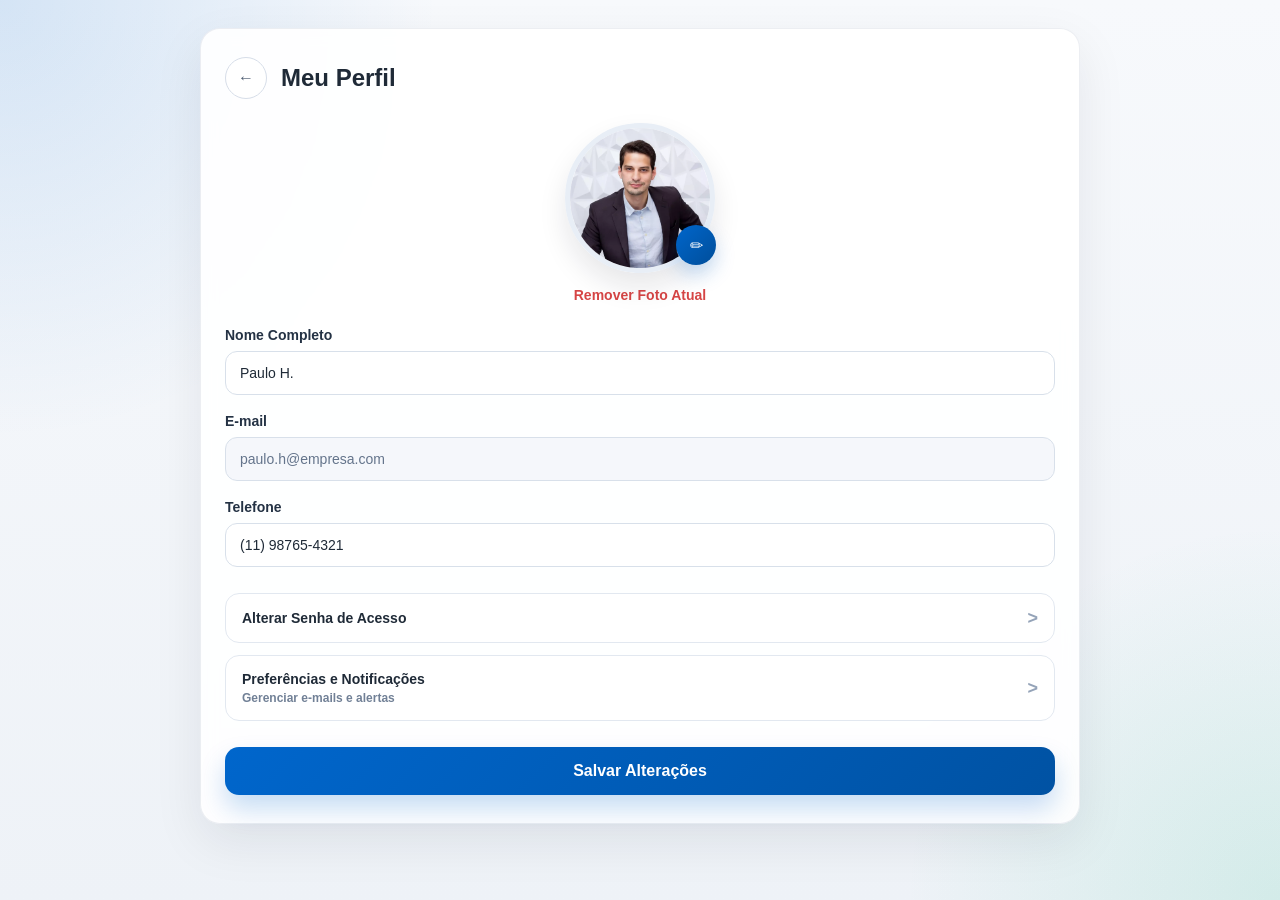
==== index.html @ b2457a97 "fix rep" ====
<!DOCTYPE html>
<html lang="pt-br">

<head>
    <meta charset="UTF-8">
    <meta name="viewport" content="width=device-width, initial-scale=1.0">
    <title>Perfil de Usuário</title>
    <link rel="stylesheet" href="style.css">
</head>

<body>
    <main class="page-shell">
        <section class="profile-card" aria-labelledby="perfil-title">
            <header class="profile-header">
                <button class="btn-voltar" type="button" aria-label="Voltar">←</button>
                <h1 class="profile-title" id="perfil-title">Meu Perfil</h1>
            </header>

            <div class="profile-photo-container">
                <img src="../proto/img/image.png" alt="Foto de Perfil" class="profile-photo">
                <button class="edit-photo-btn" type="button" aria-label="Editar foto">✏</button>
            </div>

            <p class="remove-photo-text">Remover Foto Atual</p>

            <form class="profile-form" action="#" method="post">
                <div class="form-group">
                    <label for="nome">Nome Completo</label>
                    <input type="text" id="nome" name="nome" value="Paulo H." placeholder="Digite seu nome completo">
                </div>

                <div class="form-group">
                    <label for="email">E-mail</label>
                    <input type="email" id="email" name="email" value="paulo.h@empresa.com" placeholder="Digite seu e-mail" readonly>
                </div>

                <div class="form-group">
                    <label for="telefone">Telefone</label>
                    <input type="tel" id="telefone" name="telefone" value="(11) 98765-4321" placeholder="Digite seu telefone">
                </div>

                <div class="options-container" aria-label="Opções do perfil" href="/">
                    <a class="option-btn" href="./html/alteracao-senha.html">
                        <div class="option-content">
                            <span class="option-title">Alterar Senha de Acesso</span>
                        </div>
                        <span class="arrow">&gt;</span>
                    </a>

                    <a class="option-btn" href="./html/preferencias-notificacoes.html">
                        <div class="option-content">
                            <span class="option-title">Preferências e Notificações</span>
                            <p class="testezin">Gerenciar e-mails e alertas</p>
                        </div>
                        <span class="arrow">&gt;</span>
                    </a>
                </div>

                <button type="submit" class="btn-salvar">Salvar Alterações</button>
            </form>
        </section>
    </main>

</body>

</html>
---- style.css ----
/* ===== RESET GERAL ===== */

* {
	margin: 0;
	padding: 0;
	box-sizing: border-box;
}

html {
	scroll-behavior: smooth;
}

body {
	min-height: 100vh;
	font-family: -apple-system, BlinkMacSystemFont, 'Segoe UI', Roboto, Oxygen,
		Ubuntu, Cantarell, sans-serif;
	color: #253041;
	background:
		radial-gradient(circle at top left, rgba(0, 102, 204, 0.14), transparent 28%),
		radial-gradient(circle at bottom right, rgba(16, 185, 129, 0.12), transparent 24%),
		linear-gradient(180deg, #f7f9fc 0%, #eef2f7 100%);
}

button,
input {
	font: inherit;
}

button {
	-webkit-tap-highlight-color: transparent;
}

/* ===== LAYOUT ===== */

.page-shell {
	width: min(100%, 920px);
	margin: 0 auto;
	padding: 28px 20px 40px;
	display: grid;
	gap: 22px;
}

.profile-card {
	background: rgba(255, 255, 255, 0.92);
	border: 1px solid rgba(148, 163, 184, 0.18);
	border-radius: 20px;
	box-shadow: 0 18px 50px rgba(15, 23, 42, 0.08);
	padding: 28px 24px;
	backdrop-filter: blur(8px);
}

/* ===== HEADER DO PERFIL ===== */

.profile-header {
	display: flex;
	align-items: center;
	gap: 14px;
	margin-bottom: 24px;
}

.btn-voltar {
	width: 42px;
	height: 42px;
	border: 1px solid #d6dde8;
	border-radius: 999px;
	background: #ffffff;
	color: #516074;
	cursor: pointer;
	display: inline-flex;
	justify-content: center;
	align-items: center;
	flex-shrink: 0;
	transition: transform 0.2s ease, border-color 0.2s ease, box-shadow 0.2s ease;
}

.btn-voltar:hover {
	transform: translateY(-1px);
	border-color: #b7c2d2;
	box-shadow: 0 8px 18px rgba(15, 23, 42, 0.08);
}

.profile-title {
	font-size: 24px;
	line-height: 1.2;
	font-weight: 800;
	color: #1f2a37;
}

/* ===== FOTO ===== */

.profile-photo-container {
	position: relative;
	display: flex;
	justify-content: center;
	margin-bottom: 14px;
}

.profile-photo {
	width: 150px;
	height: 150px;
	border-radius: 50%;
	border: 5px solid #e8eef6;
	object-fit: cover;
	box-shadow: 0 14px 28px rgba(15, 23, 42, 0.1);
}

.edit-photo-btn {
	position: absolute;
	right: calc(50% - 76px);
	bottom: 8px;
	width: 40px;
	height: 40px;
	border: none;
	border-radius: 999px;
	background: linear-gradient(135deg, #0066cc, #004e9a);
	color: #ffffff;
	cursor: pointer;
	display: inline-flex;
	align-items: center;
	justify-content: center;
	box-shadow: 0 10px 20px rgba(0, 102, 204, 0.22);
	transition: transform 0.2s ease, box-shadow 0.2s ease;
}

.edit-photo-btn:hover {
	transform: translateY(-1px) scale(1.03);
	box-shadow: 0 14px 24px rgba(0, 102, 204, 0.28);
}

.remove-photo-text {
	color: #d64545;
	text-align: center;
	font-size: 14px;
	font-weight: 600;
	cursor: pointer;
	margin-bottom: 24px;
}

.remove-photo-text:hover {
	text-decoration: underline;
}

/* ===== FORMULÁRIO ===== */

.profile-form {
	width: 100%;
}

.form-group {
	margin-bottom: 18px;
	display: flex;
	flex-direction: column;
}

.form-group label {
	font-size: 14px;
	font-weight: 700;
	color: #243244;
	margin-bottom: 8px;
}

.form-group input {
	padding: 13px 14px;
	border: 1px solid #d8e0ea;
	border-radius: 12px;
	font-size: 14px;
	color: #1f2a37;
	background: #ffffff;
	transition: border-color 0.2s ease, box-shadow 0.2s ease, background-color 0.2s ease;
}

.form-group input:focus {
	outline: none;
	border-color: #0066cc;
	box-shadow: 0 0 0 4px rgba(0, 102, 204, 0.12);
}

.form-group input:read-only {
	background: #f5f7fb;
	color: #64748b;
	cursor: not-allowed;
}


/* ===== OPÇÕES ===== */

.options-container {
	margin: 26px 0;
	display: grid;
	gap: 12px;
}

.option-btn {
	width: 100%;
	padding: 15px 16px;
	border: 1px solid #e2e8f0;
	border-radius: 14px;
	text-decoration: none;
	color: #1f2a37;
	background: #ffffff;
	color: #1f2a37;
	font-weight: 600;
	cursor: pointer;
	display: flex;
	justify-content: space-between;
	align-items: center;
	gap: 12px;
	transition: transform 0.2s ease, border-color 0.2s ease, box-shadow 0.2s ease, background-color 0.2s ease;
}

.option-btn:hover {
	transform: translateY(-1px);
	border-color: #cfd8e6;
	background: #f9fbff;
	box-shadow: 0 10px 20px rgba(15, 23, 42, 0.06);
}

.option-btn:active {
	transform: translateY(0);
}

.option-content {
	display: flex;
	flex-direction: column;
	align-items: flex-start;
	gap: 4px;
}

.option-title {
	font-size: 14px;
	font-weight: 700;
}

.testezin {
	font-size: 12px;
	color: #718096;
	margin: 0;
}

.arrow {
	color: #94a3b8;
	font-size: 18px;
	line-height: 1;
}

.btn-voltar-link {
	text-decoration: none;
	color: inherit;
}

/* ===== BOTÃO SALVAR ===== */

.btn-salvar {
	width: 100%;
	padding: 15px 18px;
	border: none;
	border-radius: 14px;
	background: linear-gradient(135deg, #0066cc, #0052a3);
	color: #ffffff;
	font-size: 16px;
	font-weight: 800;
	cursor: pointer;
	box-shadow: 0 14px 26px rgba(0, 102, 204, 0.22);
	transition: transform 0.2s ease, box-shadow 0.2s ease, filter 0.2s ease;
}

.btn-salvar:hover {
	transform: translateY(-1px);
	box-shadow: 0 18px 30px rgba(0, 102, 204, 0.26);
}

.btn-salvar:active {
	transform: translateY(0);
	filter: brightness(0.98);
}

/* ===== PREFERÊNCIAS ===== */

.preferences-list {
	display: grid;
	gap: 0;
	margin-bottom: 22px;
}

.preference-item {
	display: flex;
	justify-content: space-between;
	align-items: flex-start;
	gap: 16px;
	padding: 16px 0;
	border-bottom: 1px solid #e8edf3;
}

.preference-item:last-child {
	border-bottom: none;
}

.preference-content {
	flex: 1;
}

.preference-title {
	font-size: 16px;
	font-weight: 700;
	color: #1f2a37;
	margin: 0 0 6px 0;
}

.preference-description {
	font-size: 13px;
	line-height: 1.45;
	color: #728096;
	margin: 0;
}

/* ===== TOGGLE ===== */

.toggle-switch {
	position: relative;
	width: 52px;
	height: 30px;
	flex-shrink: 0;
}

.toggle-input {
	opacity: 0;
	width: 0;
	height: 0;
}

.toggle-slider {
	position: absolute;
	inset: 0;
	background-color: #d1d9e6;
	border-radius: 999px;
	transition: background-color 0.2s ease;
}

.toggle-slider::before {
	content: '';
	position: absolute;
	width: 24px;
	height: 24px;
	left: 3px;
	bottom: 3px;
	border-radius: 50%;
	background: #ffffff;
	box-shadow: 0 2px 5px rgba(15, 23, 42, 0.15);
	transition: transform 0.2s ease;
}

.toggle-input:checked + .toggle-slider {
	background-color: #111827;
}

.toggle-input:checked + .toggle-slider::before {
	transform: translateX(22px);
}

.toggle-input:disabled + .toggle-slider {
	background-color: #8f99ab;
	cursor: not-allowed;
}

.toggle-input:disabled + .toggle-slider::before {
	box-shadow: none;
}

/* ===== AUTO SAVE ===== */

.auto-save-message {
	font-size: 13px;
	color: #728096;
	text-align: center;
	line-height: 1.5;
}

/* ===== RESPONSIVO ===== */

@media (max-width: 640px) {
	.page-shell {
		padding: 16px 12px 28px;
	}

	.profile-card {
		padding: 22px 16px;
		border-radius: 18px;
	}

	.profile-header {
		margin-bottom: 20px;
	}

	.profile-title {
		font-size: 20px;
	}

	.profile-photo {
		width: 136px;
		height: 136px;
	}

	.edit-photo-btn {
		right: calc(50% - 69px);
		bottom: 6px;
	}

	.option-btn {
		padding: 13px 14px;
	}

	.preference-item {
		padding: 14px 0;
	}
}
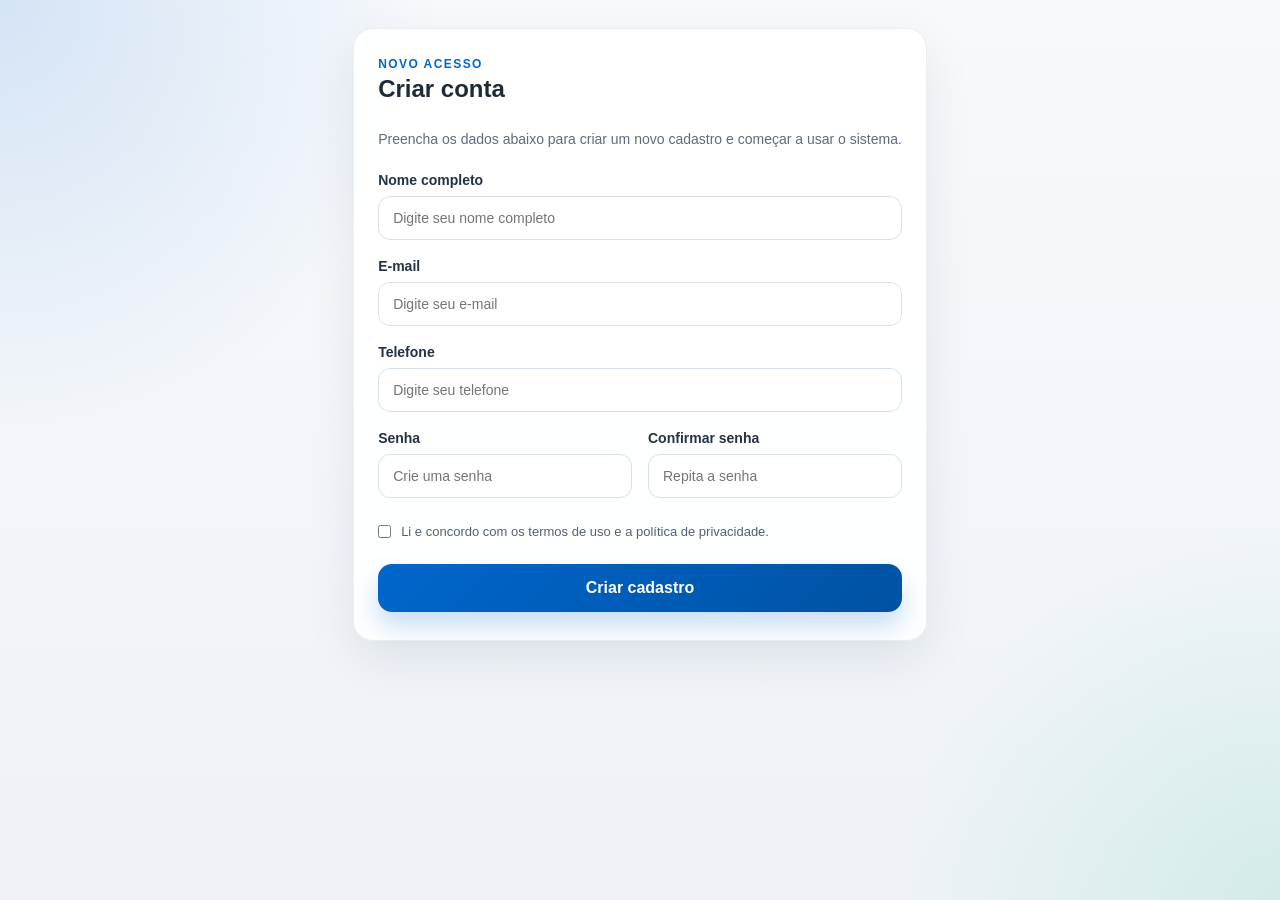
==== commit b8a967c8: "Criação pagina cadastro começando insert" ====
--- a/index.html
+++ b/index.html
@@ -4,63 +4,84 @@
 <head>
     <meta charset="UTF-8">
     <meta name="viewport" content="width=device-width, initial-scale=1.0">
-    <title>Perfil de Usuário</title>
+    <title>Cadastro de Usuário</title>
     <link rel="stylesheet" href="style.css">
 </head>
 
 <body>
     <main class="page-shell">
-        <section class="profile-card" aria-labelledby="perfil-title">
+        <section class="profile-card cadastro-card" aria-labelledby="cadastro-title">
             <header class="profile-header">
-                <button class="btn-voltar" type="button" aria-label="Voltar">←</button>
-                <h1 class="profile-title" id="perfil-title">Meu Perfil</h1>
+                <div>
+                    <p class="section-kicker">Novo acesso</p>
+                    <h1 class="profile-title" id="cadastro-title">Criar conta</h1>
+                </div>
             </header>
 
-            <div class="profile-photo-container">
-                <img src="../proto/img/image.png" alt="Foto de Perfil" class="profile-photo">
-                <button class="edit-photo-btn" type="button" aria-label="Editar foto">✏</button>
-            </div>
+            <p class="cadastro-intro">
+                Preencha os dados abaixo para criar um novo cadastro e começar a usar o sistema.
+            </p>
 
-            <p class="remove-photo-text">Remover Foto Atual</p>
-
-            <form class="profile-form" action="#" method="post">
+            <form class="profile-form cadastro-form" action="html/gestao-de-perfil.html" method="get" onsubmit="return irParaGestao(event)">
                 <div class="form-group">
-                    <label for="nome">Nome Completo</label>
-                    <input type="text" id="nome" name="nome" value="Paulo H." placeholder="Digite seu nome completo">
+                    <label for="nome-completo">Nome completo</label>
+                    <input type="text" id="nome-completo" name="nome_completo" placeholder="Digite seu nome completo" required>
                 </div>
 
                 <div class="form-group">
                     <label for="email">E-mail</label>
-                    <input type="email" id="email" name="email" value="paulo.h@empresa.com" placeholder="Digite seu e-mail" readonly>
+                    <input type="email" id="email" name="email" placeholder="Digite seu e-mail" required>
                 </div>
+
+                <!-- Campo 'usuario' removido conforme solicitado -->
 
                 <div class="form-group">
                     <label for="telefone">Telefone</label>
-                    <input type="tel" id="telefone" name="telefone" value="(11) 98765-4321" placeholder="Digite seu telefone">
+                    <input type="tel" id="telefone" name="telefone" placeholder="Digite seu telefone">
                 </div>
 
-                <div class="options-container" aria-label="Opções do perfil" href="/">
-                    <a class="option-btn" href="./html/alteracao-senha.html">
-                        <div class="option-content">
-                            <span class="option-title">Alterar Senha de Acesso</span>
-                        </div>
-                        <span class="arrow">&gt;</span>
-                    </a>
+                <div class="form-grid">
+                    <div class="form-group">
+                        <label for="senha">Senha</label>
+                        <input type="password" id="senha" name="senha" placeholder="Crie uma senha" required>
+                    </div>
 
-                    <a class="option-btn" href="./html/preferencias-notificacoes.html">
-                        <div class="option-content">
-                            <span class="option-title">Preferências e Notificações</span>
-                            <p class="testezin">Gerenciar e-mails e alertas</p>
-                        </div>
-                        <span class="arrow">&gt;</span>
-                    </a>
+                    <div class="form-group">
+                        <label for="confirmar-senha">Confirmar senha</label>
+                        <input type="password" id="confirmar-senha" name="confirmar_senha" placeholder="Repita a senha" required>
+                        <p id="password-error" class="field-error" aria-live="polite" hidden>As senhas não coincidem.</p>
+                    </div>
                 </div>
 
-                <button type="submit" class="btn-salvar">Salvar Alterações</button>
+                <label class="terms-check">
+                    <input type="checkbox" name="termos" required>
+                    <span>Li e concordo com os termos de uso e a política de privacidade.</span>
+                </label>
+
+                <button type="submit" class="btn-salvar">Criar cadastro</button>
             </form>
         </section>
     </main>
 
+    <script>
+        function irParaGestao(event) {
+            event.preventDefault();
+
+            const senha = document.getElementById('senha').value;
+            const confirmarSenha = document.getElementById('confirmar-senha').value;
+            const passwordError = document.getElementById('password-error');
+
+            if (senha !== confirmarSenha) {
+                passwordError.hidden = false;
+                document.getElementById('confirmar-senha').focus();
+                return false;
+            }
+
+            passwordError.hidden = true;
+            window.location.href = 'html/gestao-de-perfil.html';
+            return false;
+        }
+    </script>
 </body>
 
 </html>
--- a/style.css
+++ b/style.css
@@ -84,6 +84,27 @@
 	line-height: 1.2;
 	font-weight: 800;
 	color: #1f2a37;
+}
+
+.section-kicker {
+	font-size: 12px;
+	font-weight: 800;
+	letter-spacing: 0.12em;
+	text-transform: uppercase;
+	color: #0066cc;
+	margin: 0 0 4px;
+}
+
+.cadastro-card {
+	max-width: 720px;
+	justify-self: center;
+}
+
+.cadastro-intro {
+	font-size: 14px;
+	line-height: 1.6;
+	color: #5e6b7f;
+	margin-bottom: 22px;
 }
 
 /* ===== FOTO ===== */
@@ -179,6 +200,35 @@
 	background: #f5f7fb;
 	color: #64748b;
 	cursor: not-allowed;
+}
+
+.field-error {
+	font-size: 12px;
+	line-height: 1.4;
+	color: #d64545;
+	margin: 8px 0 0;
+}
+
+.form-grid {
+	display: grid;
+	grid-template-columns: repeat(2, minmax(0, 1fr));
+	gap: 16px;
+}
+
+.terms-check {
+	display: flex;
+	align-items: flex-start;
+	gap: 10px;
+	font-size: 13px;
+	line-height: 1.5;
+	color: #516074;
+	margin: 6px 0 22px;
+	cursor: pointer;
+}
+
+.terms-check input {
+	margin-top: 3px;
+	accent-color: #0066cc;
 }
 
 
@@ -395,6 +445,11 @@
 		font-size: 20px;
 	}
 
+	.form-grid {
+		grid-template-columns: 1fr;
+		gap: 0;
+	}
+
 	.profile-photo {
 		width: 136px;
 		height: 136px;
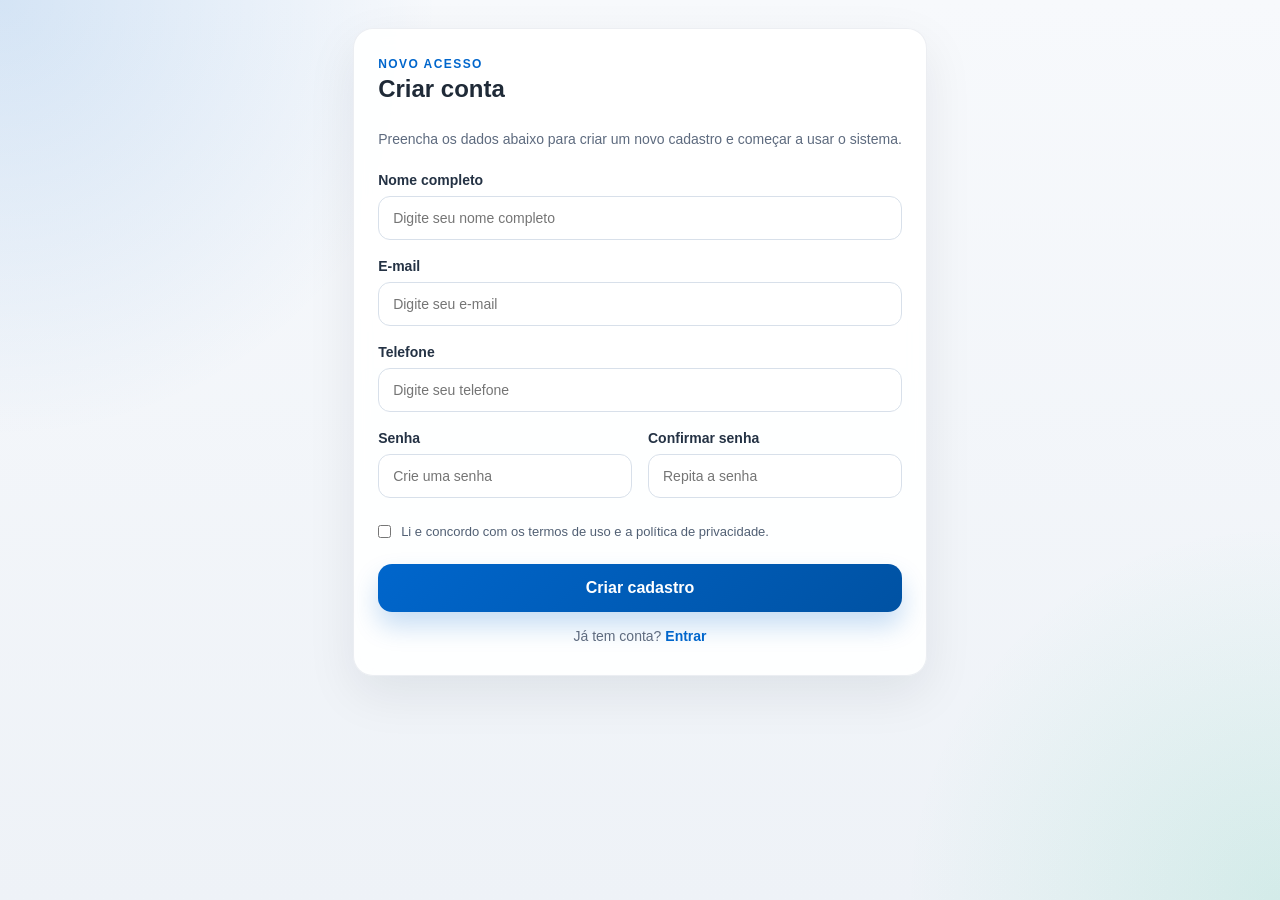
==== commit de00c587: "reta final" ====
--- a/index.html
+++ b/index.html
@@ -22,7 +22,7 @@
                 Preencha os dados abaixo para criar um novo cadastro e começar a usar o sistema.
             </p>
 
-            <form class="profile-form cadastro-form" action="html/gestao-de-perfil.html" method="get" onsubmit="return irParaGestao(event)">
+            <form class="profile-form cadastro-form" action="script/cadastro.php" method="post" onsubmit="return validarCadastro()">
                 <div class="form-group">
                     <label for="nome-completo">Nome completo</label>
                     <input type="text" id="nome-completo" name="nome_completo" placeholder="Digite seu nome completo" required>
@@ -59,14 +59,15 @@
                 </label>
 
                 <button type="submit" class="btn-salvar">Criar cadastro</button>
+                <p class="auth-link">
+                    Já tem conta? <a href="html/login.html">Entrar</a>
+                </p>
             </form>
         </section>
     </main>
 
     <script>
-        function irParaGestao(event) {
-            event.preventDefault();
-
+        function validarCadastro() {
             const senha = document.getElementById('senha').value;
             const confirmarSenha = document.getElementById('confirmar-senha').value;
             const passwordError = document.getElementById('password-error');
@@ -78,8 +79,7 @@
             }
 
             passwordError.hidden = true;
-            window.location.href = 'html/gestao-de-perfil.html';
-            return false;
+            return true;
         }
     </script>
 </body>
--- a/style.css
+++ b/style.css
@@ -56,6 +56,7 @@
 	align-items: center;
 	gap: 14px;
 	margin-bottom: 24px;
+	justify-content: space-between;
 }
 
 .btn-voltar {
@@ -133,32 +134,91 @@
 	height: 40px;
 	border: none;
 	border-radius: 999px;
-	background: linear-gradient(135deg, #0066cc, #004e9a);
-	color: #ffffff;
+	background: #ffffff;
+	color: #0066cc;
+	border: 1px solid rgba(0, 102, 204, 0.18);
 	cursor: pointer;
 	display: inline-flex;
 	align-items: center;
 	justify-content: center;
-	box-shadow: 0 10px 20px rgba(0, 102, 204, 0.22);
-	transition: transform 0.2s ease, box-shadow 0.2s ease;
+	box-shadow: 0 8px 18px rgba(15, 23, 42, 0.12);
+	transition: transform 0.2s ease, box-shadow 0.2s ease, background-color 0.2s ease, border-color 0.2s ease;
 }
 
 .edit-photo-btn:hover {
 	transform: translateY(-1px) scale(1.03);
-	box-shadow: 0 14px 24px rgba(0, 102, 204, 0.28);
+	background: #f4f8ff;
+	border-color: rgba(0, 102, 204, 0.28);
+	box-shadow: 0 12px 22px rgba(15, 23, 42, 0.16);
 }
 
 .remove-photo-text {
-	color: #d64545;
+	background: none;
+	border: none;
+	padding: 0.45rem 0.9rem;
+	color: #b42318;
 	text-align: center;
 	font-size: 14px;
 	font-weight: 600;
 	cursor: pointer;
-	margin-bottom: 24px;
+	display: inline-flex;
+	align-items: center;
+	justify-content: center;
+	gap: 6px;
+	border-radius: 999px;
+	background: #fff5f5;
+	border: 1px solid #f3c1c1;
+	box-shadow: 0 6px 16px rgba(180, 35, 24, 0.08);
+	margin: 0 auto 20px;
+	transition: transform 0.2s ease, background-color 0.2s ease, border-color 0.2s ease, box-shadow 0.2s ease;
 }
 
 .remove-photo-text:hover {
-	text-decoration: underline;
+	background: #ffecec;
+	border-color: #e7a6a6;
+	transform: translateY(-1px);
+	box-shadow: 0 8px 18px rgba(180, 35, 24, 0.12);
+}
+
+.btn-delete-account {
+	width: 100%;
+	margin-top: 14px;
+	margin-bottom: 14px;
+	padding: 13px 16px;
+	border: 1px solid #efc0c0;
+	border-radius: 12px;
+	background: linear-gradient(180deg, #fff9f9 0%, #fff2f2 100%);
+	color: #a61b1b;
+	font-size: 14px;
+	font-weight: 700;
+	cursor: pointer;
+	box-shadow: 0 8px 18px rgba(166, 27, 27, 0.08);
+	transition: transform 0.2s ease, background-color 0.2s ease, border-color 0.2s ease, box-shadow 0.2s ease;
+}
+
+.btn-delete-account:hover {
+	background: #ffe9e9;
+	border-color: #e5a6a6;
+	transform: translateY(-1px);
+	box-shadow: 0 10px 22px rgba(166, 27, 27, 0.12);
+}
+
+.btn-logout {
+	padding: 10px 14px;
+	border: 1px solid #d6dde8;
+	border-radius: 12px;
+	background: #ffffff;
+	color: #516074;
+	font-size: 14px;
+	font-weight: 700;
+	cursor: pointer;
+	transition: transform 0.2s ease, border-color 0.2s ease, box-shadow 0.2s ease;
+}
+
+.btn-logout:hover {
+	transform: translateY(-1px);
+	border-color: #b7c2d2;
+	box-shadow: 0 8px 18px rgba(15, 23, 42, 0.08);
 }
 
 /* ===== FORMULÁRIO ===== */
@@ -207,6 +267,28 @@
 	line-height: 1.4;
 	color: #d64545;
 	margin: 8px 0 0;
+}
+
+.save-feedback {
+	margin-top: 16px;
+	padding: 10px 14px;
+	border-radius: 12px;
+	font-size: 14px;
+	font-weight: 600;
+	text-align: center;
+	border: 1px solid transparent;
+}
+
+.save-feedback.is-success {
+	background: #eefbf2;
+	color: #166534;
+	border-color: #bde7c4;
+}
+
+.save-feedback.is-error {
+	background: #fff3f3;
+	color: #b42318;
+	border-color: #f0c2c2;
 }
 
 .form-grid {
@@ -322,6 +404,24 @@
 .btn-salvar:active {
 	transform: translateY(0);
 	filter: brightness(0.98);
+}
+
+.auth-link {
+	margin-top: 14px;
+	font-size: 14px;
+	line-height: 1.5;
+	color: #5e6b7f;
+	text-align: center;
+}
+
+.auth-link a {
+	color: #0066cc;
+	font-weight: 700;
+	text-decoration: none;
+}
+
+.auth-link a:hover {
+	text-decoration: underline;
 }
 
 /* ===== PREFERÊNCIAS ===== */
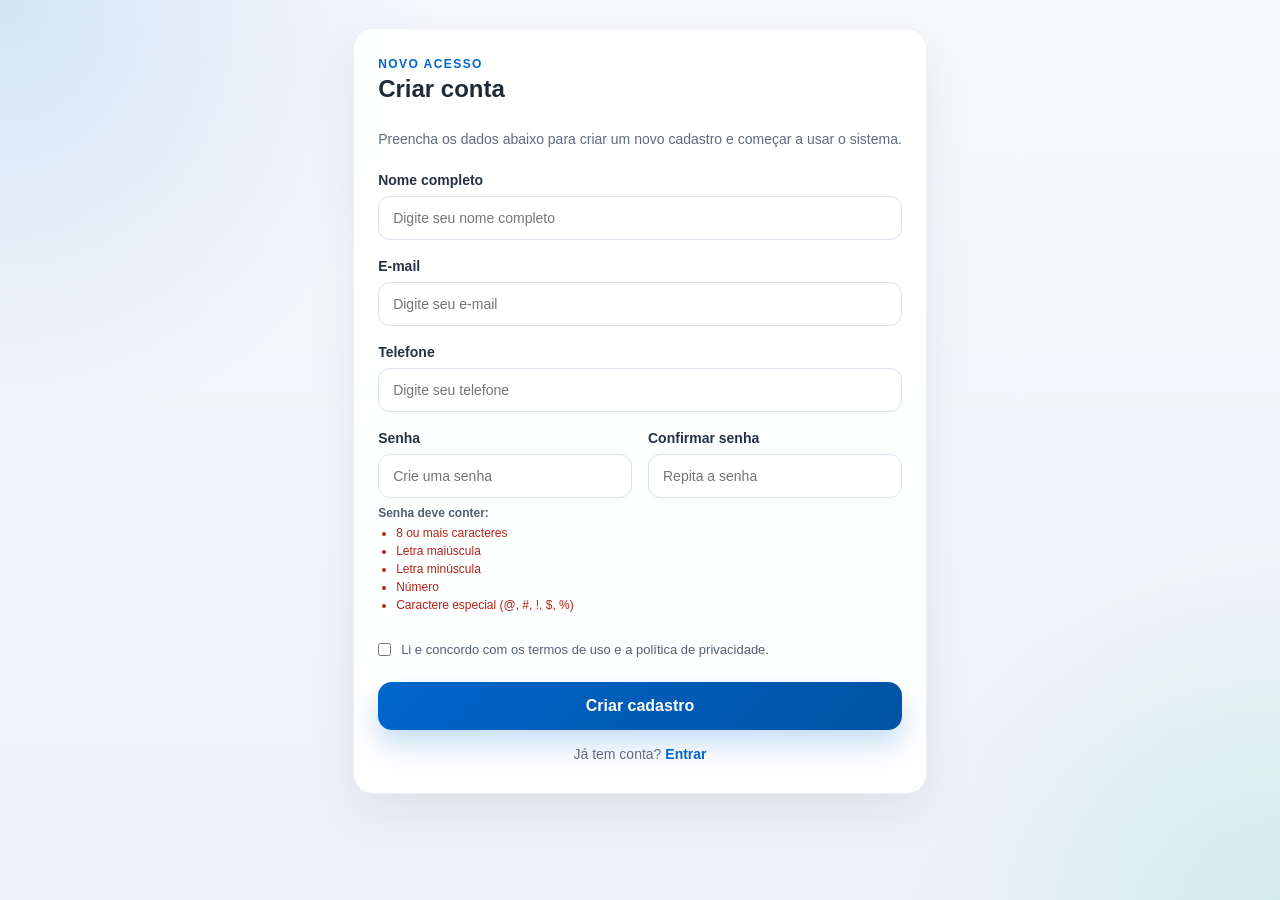
==== commit 4d635047: "concluido 2" ====
--- a/index.html
+++ b/index.html
@@ -22,7 +22,7 @@
                 Preencha os dados abaixo para criar um novo cadastro e começar a usar o sistema.
             </p>
 
-            <form class="profile-form cadastro-form" action="script/cadastro.php" method="post" onsubmit="return validarCadastro()">
+            <form class="profile-form cadastro-form" id="cadastro-form" action="script/cadastro.php" method="post" onsubmit="return validarCadastro()">
                 <div class="form-group">
                     <label for="nome-completo">Nome completo</label>
                     <input type="text" id="nome-completo" name="nome_completo" placeholder="Digite seu nome completo" required>
@@ -31,6 +31,7 @@
                 <div class="form-group">
                     <label for="email">E-mail</label>
                     <input type="email" id="email" name="email" placeholder="Digite seu e-mail" required>
+                    <p id="email-error" class="field-error" aria-live="polite" hidden>Digite um e-mail válido.</p>
                 </div>
 
                 <!-- Campo 'usuario' removido conforme solicitado -->
@@ -44,6 +45,16 @@
                     <div class="form-group">
                         <label for="senha">Senha</label>
                         <input type="password" id="senha" name="senha" placeholder="Crie uma senha" required>
+                        <div id="password-rules" class="password-rules">
+                            <p>Senha deve conter:</p>
+                            <ul>
+                                <li id="rule-length">8 ou mais caracteres</li>
+                                <li id="rule-upper">Letra maiúscula</li>
+                                <li id="rule-lower">Letra minúscula</li>
+                                <li id="rule-number">Número</li>
+                                <li id="rule-special">Caractere especial (@, #, !, $, %)</li>
+                            </ul>
+                        </div>
                     </div>
 
                     <div class="form-group">
@@ -52,6 +63,8 @@
                         <p id="password-error" class="field-error" aria-live="polite" hidden>As senhas não coincidem.</p>
                     </div>
                 </div>
+
+                <div id="form-feedback" class="field-error" aria-live="polite" hidden></div>
 
                 <label class="terms-check">
                     <input type="checkbox" name="termos" required>
@@ -67,20 +80,113 @@
     </main>
 
     <script>
+        const formFeedback = document.getElementById('form-feedback');
+        const emailInput = document.getElementById('email');
+        const emailError = document.getElementById('email-error');
+        const senhaInput = document.getElementById('senha');
+        const confirmarSenhaInput = document.getElementById('confirmar-senha');
+        const passwordError = document.getElementById('password-error');
+        const ruleLength = document.getElementById('rule-length');
+        const ruleUpper = document.getElementById('rule-upper');
+        const ruleLower = document.getElementById('rule-lower');
+        const ruleNumber = document.getElementById('rule-number');
+        const ruleSpecial = document.getElementById('rule-special');
+
+        function setRuleState(element, isValid) {
+            element.style.color = isValid ? '#166534' : '#b42318';
+        }
+
+        function getPasswordValidation(password) {
+            return {
+                length: password.length >= 8,
+                upper: /[A-Z]/.test(password),
+                lower: /[a-z]/.test(password),
+                number: /\d/.test(password),
+                special: /[@#!$%]/.test(password),
+            };
+        }
+
+        function updatePasswordRules() {
+            const status = getPasswordValidation(senhaInput.value);
+            setRuleState(ruleLength, status.length);
+            setRuleState(ruleUpper, status.upper);
+            setRuleState(ruleLower, status.lower);
+            setRuleState(ruleNumber, status.number);
+            setRuleState(ruleSpecial, status.special);
+        }
+
+        function showFormFeedback(message) {
+            formFeedback.textContent = message;
+            formFeedback.hidden = false;
+        }
+
+        function clearFormFeedback() {
+            formFeedback.textContent = '';
+            formFeedback.hidden = true;
+        }
+
         function validarCadastro() {
-            const senha = document.getElementById('senha').value;
-            const confirmarSenha = document.getElementById('confirmar-senha').value;
-            const passwordError = document.getElementById('password-error');
+            const senha = senhaInput.value;
+            const confirmarSenha = confirmarSenhaInput.value;
+            const emailValido = emailInput.checkValidity();
+            const passwordStatus = getPasswordValidation(senha);
+            const senhaValida = Object.values(passwordStatus).every(Boolean);
+
+            emailError.hidden = emailValido;
+            if (!emailValido) {
+                emailError.textContent = 'Informe um e-mail válido.';
+                emailInput.focus();
+                return false;
+            }
+
+            if (!senhaValida) {
+                showFormFeedback('A senha deve ter pelo menos 8 caracteres, incluindo letra maiúscula, minúscula, número e caractere especial (@, #, !, $, %).');
+                senhaInput.focus();
+                return false;
+            }
 
             if (senha !== confirmarSenha) {
                 passwordError.hidden = false;
-                document.getElementById('confirmar-senha').focus();
+                confirmarSenhaInput.focus();
                 return false;
             }
 
             passwordError.hidden = true;
+            clearFormFeedback();
             return true;
         }
+
+        function renderServerErrorFromQuery() {
+            const params = new URLSearchParams(window.location.search);
+            const errorMessage = params.get('error');
+
+            if (errorMessage) {
+                showFormFeedback(errorMessage);
+            }
+        }
+
+        emailInput.addEventListener('input', () => {
+            const valid = emailInput.checkValidity();
+            emailError.hidden = valid;
+            if (!valid) {
+                emailError.textContent = 'Digite um e-mail válido.';
+            }
+        });
+
+        senhaInput.addEventListener('input', () => {
+            updatePasswordRules();
+            passwordError.hidden = true;
+            clearFormFeedback();
+        });
+
+        confirmarSenhaInput.addEventListener('input', () => {
+            passwordError.hidden = confirmarSenhaInput.value === senhaInput.value;
+        });
+
+        document.addEventListener('DOMContentLoaded', () => {
+            updatePasswordRules();
+            renderServerErrorFromQuery();
+        });
     </script>
 </body>
 
--- a/style.css
+++ b/style.css
@@ -269,6 +269,26 @@
 	margin: 8px 0 0;
 }
 
+.password-rules {
+	font-size: 12px;
+	margin-top: 8px;
+	color: #516074;
+}
+
+.password-rules p {
+	margin: 0 0 6px;
+	font-weight: 600;
+}
+
+.password-rules ul {
+	margin: 0;
+	padding-left: 18px;
+}
+
+.password-rules li {
+	margin-bottom: 4px;
+}
+
 .save-feedback {
 	margin-top: 16px;
 	padding: 10px 14px;
